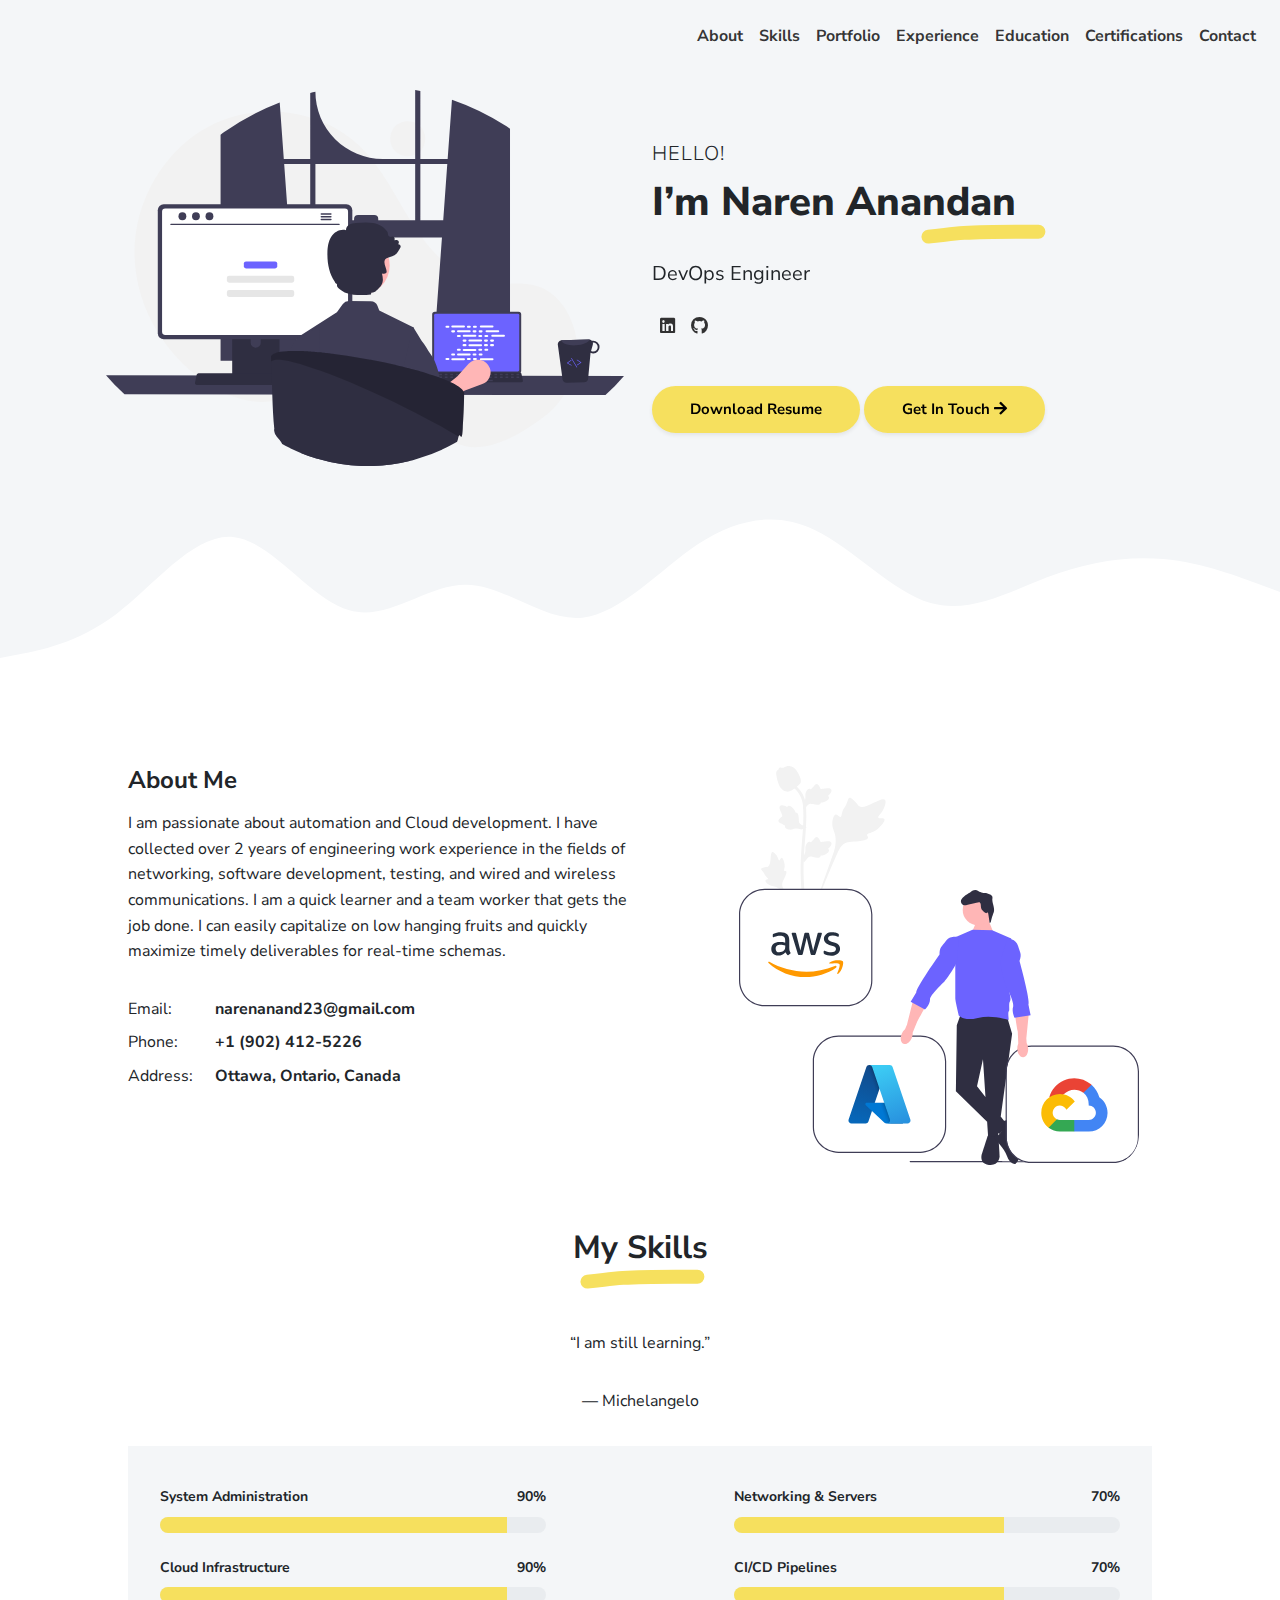
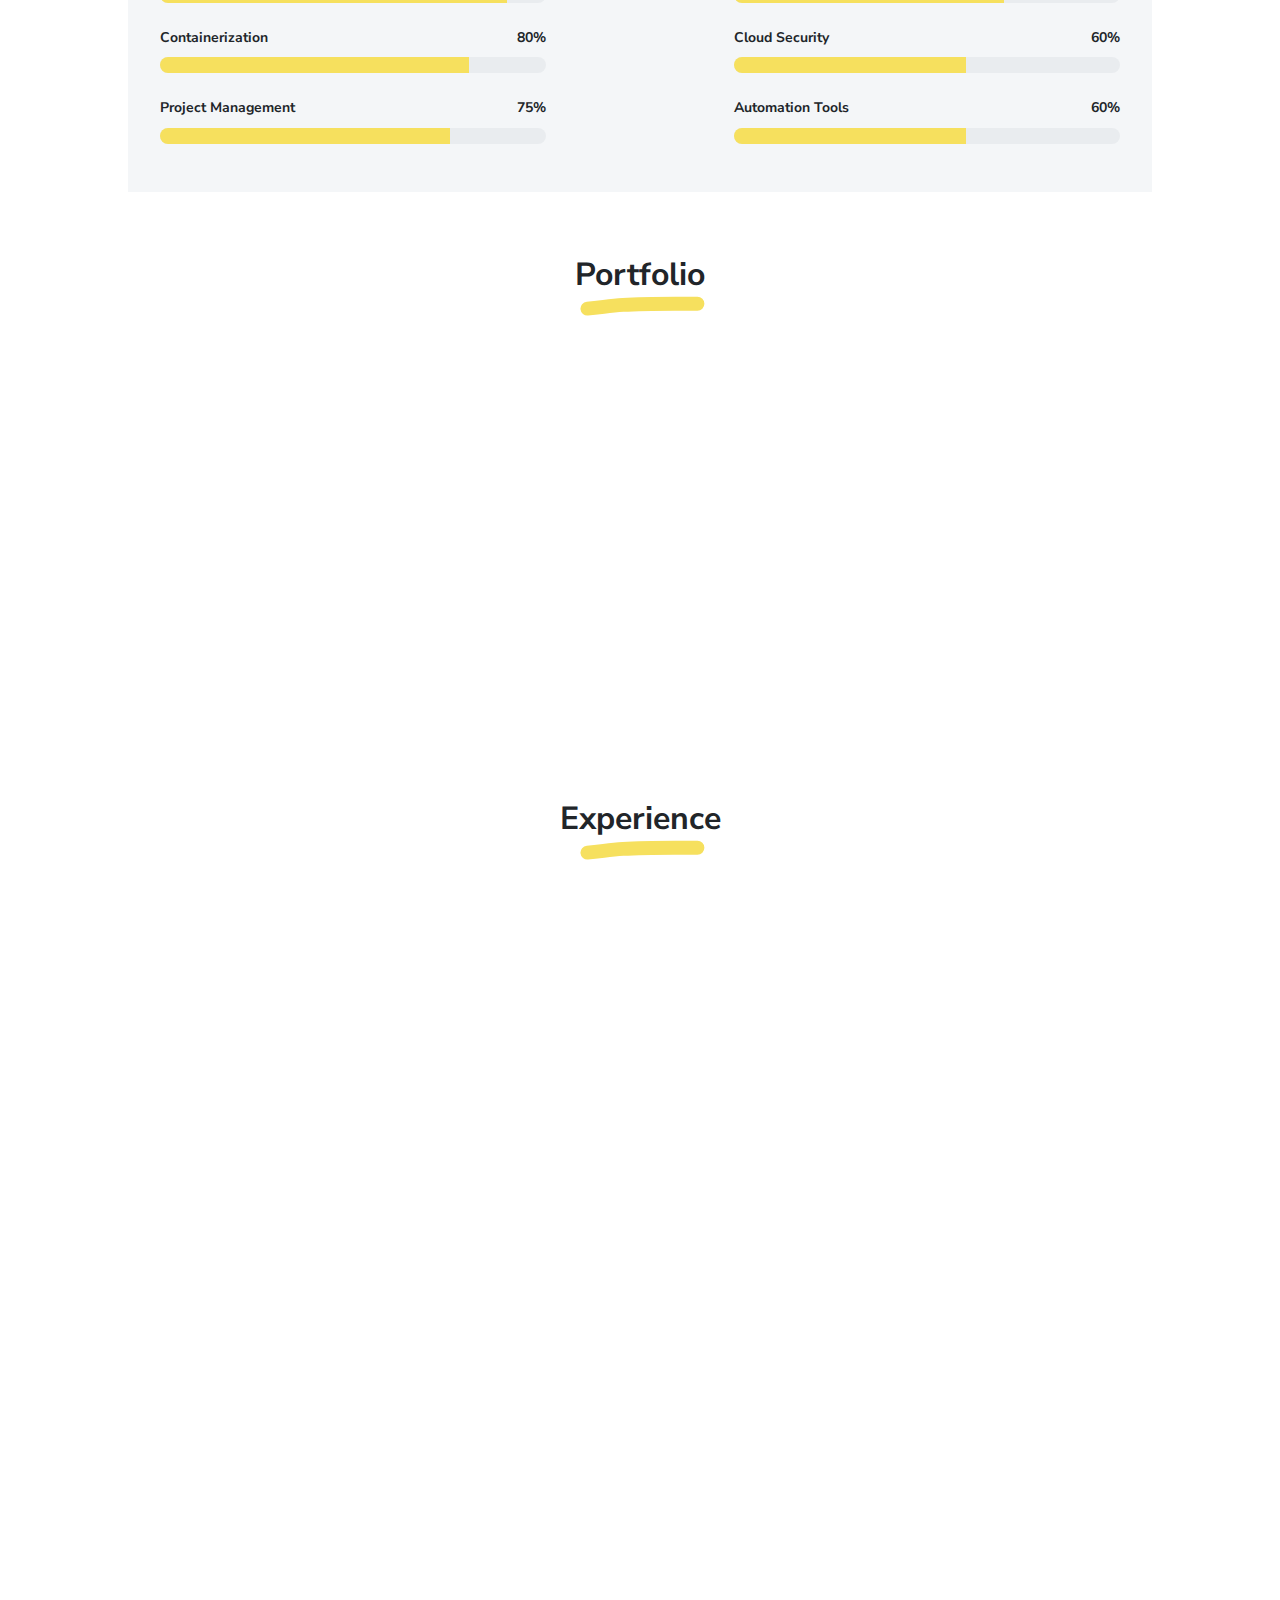
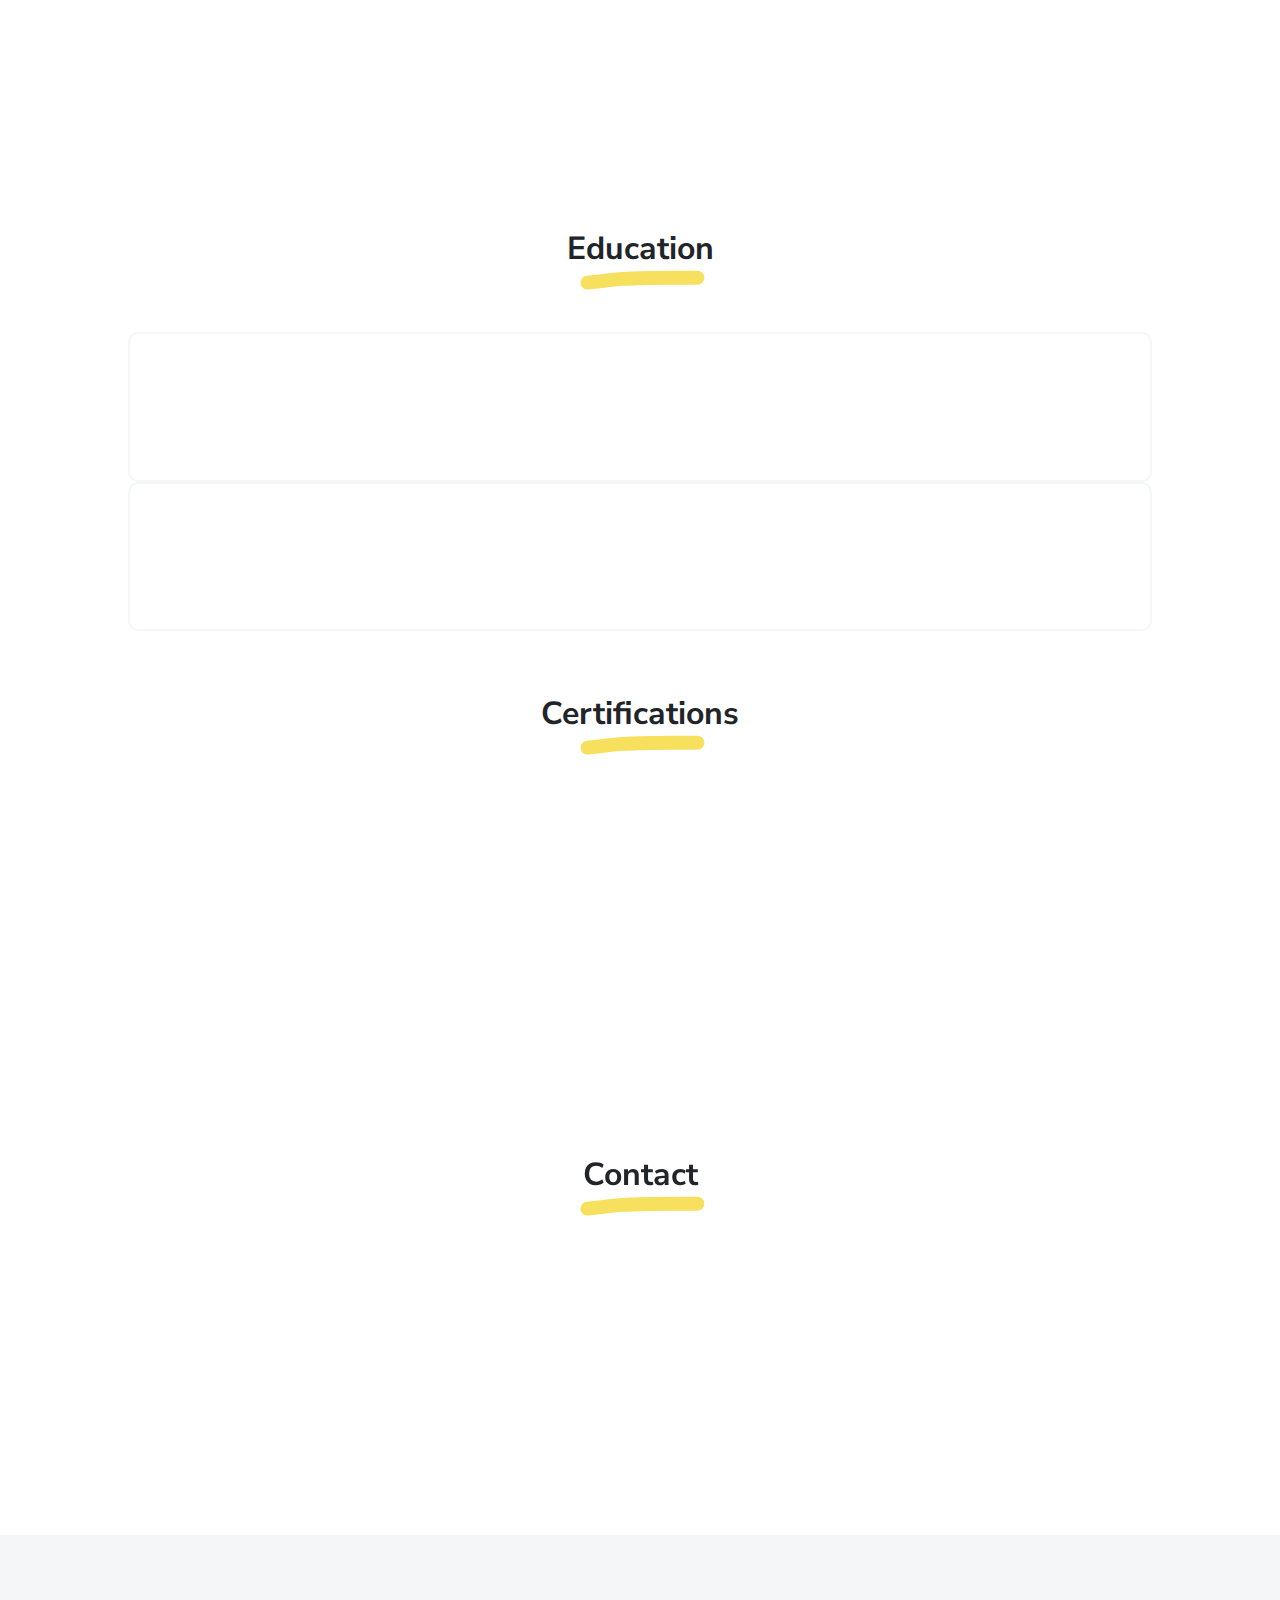
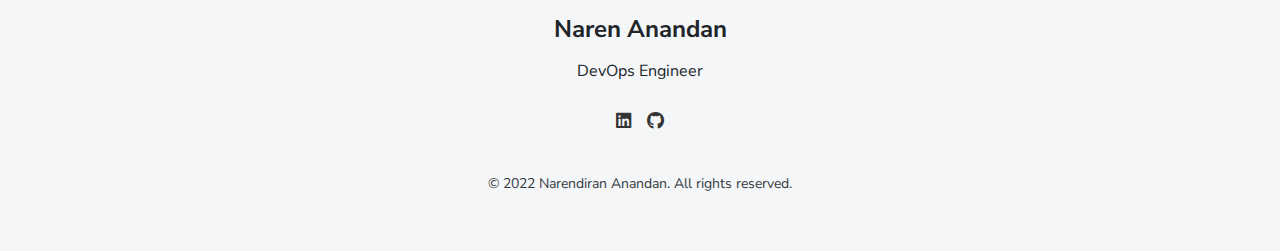
==== index.html @ 938f648c "updated pythian dates" ====
<!DOCTYPE html>

<html lang="en-US">
  <head>
    <meta charset="UTF-8">
    <meta name="viewport" content="width=device-width, initial-scale=1">
    <title>Naren Anandan Resume</title>
    <link rel="preconnect" href="https://fonts.gstatic.com" crossorigin="crossorigin"/>
    <link rel="preload" as="style" href="https://fonts.googleapis.com/css2?family=Nunito+Sans:wght@300;400;700;800&amp;display=swap"/>
    <link rel="stylesheet" href="https://fonts.googleapis.com/css2?family=Nunito+Sans:wght@300;400;700;800&amp;display=swap" media="print" onload="this.media='all'"/>
    <noscript>
      <link rel="stylesheet" href="https://fonts.googleapis.com/css2?family=Nunito+Sans:wght@300;400;700;800&amp;display=swap"/>
    </noscript>
    <link href="./css/font-awesome/css/all.min.css?ver=1.2.0" rel="stylesheet">
    <link href="./css/bootstrap-icons/bootstrap-icons.css?ver=1.2.0" rel="stylesheet">
    <link href="./css/bootstrap.min.css?ver=1.2.0" rel="stylesheet">
    <link href="./css/aos.css?ver=1.2.0" rel="stylesheet">
    <link href="./css/main.css?ver=1.2.0" rel="stylesheet">
    <noscript>
      <style type="text/css">
        [data-aos] {
            opacity: 1 !important;
            transform: translate(0) scale(1) !important;
        }
      </style>
    </noscript>
  </head>
  <body id="top">
    <header class="bg-light">
      <nav class="navbar navbar-expand-lg navbar-light bg-light" id="header-nav" role="navigation">
          <button class="navbar-toggler" type="button" data-bs-toggle="collapse" data-bs-target="#navbarSupportedContent" aria-controls="navbarSupportedContent" aria-expanded="false" aria-label="Toggle navigation"><span class="navbar-toggler-icon"></span></button>
          <div class="collapse navbar-collapse" id="navbarSupportedContent">
            <ul class="navbar-nav ms-auto me-2">
              <li class="nav-item"><a class="nav-link" href="#about">About</a></li>
              <li class="nav-item"><a class="nav-link" href="#skills">Skills</a></li>
              <li class="nav-item"><a class="nav-link" href="#portfolio">Portfolio</a></li>
              <li class="nav-item"><a class="nav-link" href="#experience">Experience</a></li>
              <li class="nav-item"><a class="nav-link" href="#education">Education</a></li>
              <li class="nav-item"><a class="nav-link" href="#certifications">Certifications</a></li>
              <li class="nav-item"><a class="nav-link" href="#contact">Contact</a></li>
            </ul>
          </div>
        </div>
      </nav>
    </header>
    <div class="page-content">
      <div id="content">
<header>
  <div class="cover bg-light">
    <div class="container px-3">
      <div class="row">
        <div class="col-lg-6 p-2"><img class="img-fluid" src="images/illustrations/developer.svg" alt="hello"/></div>
        <div class="col-lg-6">
          <div class="mt-5">
            <p class="lead text-uppercase mb-1">Hello!</p>
            <h1 class="intro-title marker" data-aos="fade-left" data-aos-delay="50">I’m Naren Anandan</h1>
            <p class="lead fw-normal mt-3" data-aos="fade-up" data-aos-delay="100">DevOps Engineer</p>   
            <div class="social-nav" data-aos="fade-up" data-aos-delay="200">
              <nav role="navigation">
                <ul class="nav justify-content-left">
                  <li class="nav-item"><a class="nav-link" href="https://www.linkedin.com/in/narenanandan/" title="LinkedIn"><i class="fab fa-linkedin"></i><span class="menu-title sr-only">LinkedIn</span></a></li>
                  <li class="nav-item"><a class="nav-link" href="https://github.com/Naren-Anandan" title="GitHub"><i class="fab fa-github"></i><span class="menu-title sr-only">GitHub</span></a></li>
                
                </ul>
              </nav>
            </div>
            <div class="mt-3" data-aos="fade-up" data-aos-delay="200"> <a class="btn btn-primary shadow-sm mt-1 hover-effect" href="https://drive.google.com/file/d/1bOc5aX9YUmP-nzb7GOAd14GZmZGfTcYK/view?usp=sharing">Download Resume</a> <a class="btn btn-primary shadow-sm mt-1 hover-effect" href="#contact">Get In Touch <i class="fas fa-arrow-right"></i></a></div>
          </div>
        </div>
      </div>
    </div>
  </div>
  <div class="wave-bg"></div>
</header>
<div class="section pt-4 px-3 px-lg-4" id="about">
  <div class="container-narrow">
    <div class="row">
      <div class="col-md-6">
        <h2 class="h4 my-2">About Me</h2>
        <p>I am passionate about automation and Cloud development. I have collected over 2 years of engineering work experience in the fields of networking, software development, testing, and wired and wireless communications. I am a quick learner and a team worker that gets the job done. I can easily capitalize on low hanging fruits and quickly maximize timely deliverables for real-time schemas.</p>
        <div class="row mt-3">
          <div class="col-sm-2">
            <div class="pb-1">Email:</div>
          </div>
          <div class="col-sm-10">
            <div class="pb-1 fw-bolder">narenanand23@gmail.com</div>
          </div>
          <div class="col-sm-2">
            <div class="pb-1">Phone:</div>
          </div>
          <div class="col-sm-10">
            <div class="pb-1 fw-bolder">+1 (902) 412-5226</div>
          </div>
          <div class="col-sm-2">
            <div class="pb-1">Address:</div>
          </div>
          <div class="col-sm-10">
            <div class="pb-1 fw-bolder">Ottawa, Ontario, Canada</div>
          </div>
        </div>
      </div>
      <div class="col-md-5 offset-md-1" data-aos="fade-left" data-aos-delay="100"><img class="avatar img-fluid mt-2" src="images/illustrations/cloud.svg" width="400" height="400" alt="Walter Patterson"/></div>
    </div>
  </div>
</div>
<div class="section px-3 px-lg-4 pt-5" id="skills">
  <div class="container-narrow">
    <div class="text-center mb-5">
      <h2 class="marker marker-center">My Skills</h2>
    </div>
    <div class="text-center">
      <p class="mx-auto mb-3" style="max-width:600px">“I am still learning.”</p>
        <p class="mx-auto mb-3" style="max-width:600px">— Michelangelo</p>
    </div>
    <div class="bg-light p-3">
      <div class="row">
        <div class="col-md-5">
          <div class="py-1">
            <div class="d-flex text-small fw-bolder"><span class="me-auto">System Administration</span><span>90%</span></div>
            <div class="progress my-1">
              <div class="progress-bar bg-primary" role="progressbar" data-aos="zoom-in-right" data-aos-delay="100" data-aos-anchor=".skills-section" style="width: 90%" aria-valuenow="90" aria-valuemin="0" aria-valuemax="100"></div>
            </div>
          </div>
          <div class="py-1">
            <div class="d-flex text-small fw-bolder"><span class="me-auto">Cloud Infrastructure</span><span>90%</span></div>
            <div class="progress my-1">
              <div class="progress-bar bg-primary" role="progressbar" data-aos="zoom-in-right" data-aos-delay="200" data-aos-anchor=".skills-section" style="width: 90%" aria-valuenow="90" aria-valuemin="0" aria-valuemax="100"></div>
            </div>
          </div>
          <div class="py-1">
            <div class="d-flex text-small fw-bolder"><span class="me-auto">Containerization</span><span>80%</span></div>
            <div class="progress my-1">
              <div class="progress-bar bg-primary" role="progressbar" data-aos="zoom-in-right" data-aos-delay="300" data-aos-anchor=".skills-section" style="width: 80%" aria-valuenow="80" aria-valuemin="0" aria-valuemax="100"></div>
            </div>
          </div>
          <div class="py-1">
            <div class="d-flex text-small fw-bolder"><span class="me-auto">Project Management</span><span>75%</span></div>
            <div class="progress my-1">
              <div class="progress-bar bg-primary" role="progressbar" data-aos="zoom-in-right" data-aos-delay="300" data-aos-anchor=".skills-section" style="width: 75%" aria-valuenow="75" aria-valuemin="0" aria-valuemax="100"></div>
            </div>
          </div>
        </div>
        <div class="col-md-5 offset-md-2">
          <div class="py-1">
            <div class="d-flex text-small fw-bolder"><span class="me-auto">Networking & Servers</span><span>70%</span></div>
            <div class="progress my-1">
              <div class="progress-bar bg-primary" role="progressbar" data-aos="zoom-in-right" data-aos-delay="400" data-aos-anchor=".skills-section" style="width: 70%" aria-valuenow="70" aria-valuemin="0" aria-valuemax="100"></div>
            </div>
          </div>
          <div class="py-1">
            <div class="d-flex text-small fw-bolder"><span class="me-auto">CI/CD Pipelines</span><span>70%</span></div>
            <div class="progress my-1">
              <div class="progress-bar bg-primary" role="progressbar" data-aos="zoom-in-right" data-aos-delay="500" data-aos-anchor=".skills-section" style="width: 70%" aria-valuenow="70" aria-valuemin="0" aria-valuemax="100"></div>
            </div>
          </div>
          <div class="py-1">
            <div class="d-flex text-small fw-bolder"><span class="me-auto">Cloud Security</span><span>60%</span></div>
            <div class="progress my-1">
              <div class="progress-bar bg-primary" role="progressbar" data-aos="zoom-in-right" data-aos-delay="600" data-aos-anchor=".skills-section" style="width: 60%" aria-valuenow="60" aria-valuemin="0" aria-valuemax="100"></div>
            </div>
          </div>
          <div class="py-1">
            <div class="d-flex text-small fw-bolder"><span class="me-auto">Automation Tools</span><span>60%</span></div>
            <div class="progress my-1">
              <div class="progress-bar bg-primary" role="progressbar" data-aos="zoom-in-right" data-aos-delay="600" data-aos-anchor=".skills-section" style="width: 60%" aria-valuenow="60" aria-valuemin="0" aria-valuemax="100"></div>
            </div>
          </div>
        </div>
      </div>
    </div>
  </div>
</div>
<div class="section px-2 px-lg-4 pt-5" id="portfolio">
  <div class="container">
    <div class="text-center mb-5">
      <h2 class="marker marker-center">Portfolio </h2>
    </div>
    <div class="text-center" data-aos="zoom-in-up" data-aos-delay="100">
      
      <div class="text-center"><a href="https://github.com/Naren-Anandan/Resume">
          <figure class="portfolio-item"><img src="images/portfolio/2-small.png" data-bp="images/portfolio/2.jpg"/>
            <figcaption> 
              <h4 class="h5 mb-0">Resume Website</h4>
              <div>GitHub.com</div>
            </figcaption>
          </figure></a></div>
    </div>
  </div>
</div>
<div class="section px-3 px-lg-4 pt-5" id="experience">
  <div class="container-narrow">
    <div class="text-center mb-5">
      <h2 class="marker marker-center">Experience</h2>
    </div>
    <div class="row">
      <div class="col-md-6">
        <div class="card mb-3" data-aos="fade-right" data-aos-delay="100">
          <div class="card-header px-3 py-2">
            <div class="d-flex justify-content-between">
              <div>
                <h3 class="h5 mb-1">DevOps Specialist</h3>
                <div class="text-muted text-small">Pythian Inc. <small>(May 2022-Feb 2023)</small></div>
              </div><img src="images/Devops.svg" width="48" height="48" alt="Devops"/>
            </div>
          </div>
          <div class="card-body px-3 py-2">
            <p> Skilled professional with experience in CI/CD process, Strong background in Linux/Unix Administration, Build and Release Management and Cloud Implementation all within that suites the needs of an environment under DevOps Culture.</p>
            <p>Experienced in working within and across Agile teams to design, develop, test, implement, and support technical solutions across a full-stack of development tools and technologies.</p>
          </div>
        </div>
      </div>
      <div class="col-md-6">
        <div class="card mb-3" data-aos="fade-left" data-aos-delay="300">
          <div class="card-header px-3 py-2">
            <div class="d-flex justify-content-between">
              <div>
                <h3 class="h5 mb-1">NOC Engineer</h3>
                <div class="text-muted text-small">Eastlink <small>(Oct 2021-Apr 2022)</small></div>
              </div><img src="images/NOC.svg" width="48" height="48" alt="NOC Engineer"/>
            </div>
          </div>
          <div class="card-body px-3 py-2">
            <p>Provided alert response as well as email and telephone technical support for monitoring and 
              managed services customers, maintained first response SLA rate of 95% or higher.</p>
            
              <p>Provided system and network troubleshooting and management, resolving 85% of issues internally, 
                and continually remained in the top 10% ticket, alarm, and outage resolution duties. </p>
          </div>
        </div>
      </div>
      <div class="col-md-6">
        <div class="card mb-3" data-aos="fade-right" data-aos-delay="200">
          <div class="card-header px-3 py-2">
            <div class="d-flex justify-content-between">
              <div>
                <h3 class="h5 mb-1">Graduate Teaching Assistant</h3>
                <div class="text-muted text-small">Dalhousie University<small>(Jan 2019-Apr 2021)</small></div>
              </div><img src="images/teaching.svg" width="48" height="48" alt="Teaching"/>
            </div>
          </div>
          <div class="card-body px-3 py-2">
            <p>Assisted instructor of record transitioning from in-person to online teaching/learning due to the 
              COVID-19 pandemic, which included redesigning class assignments and grading for 249 students.</p>
            <p>Held weekly office hours to assist students with lab activities on circuit design and hardware/software code design, homework and further explaining concepts and 
              maintained a professional relationship with over 70 students enrolled in the course, leading to a pass 
              percentage of 100 %.</p>
          </div>
        </div>
      </div>
      <div class="col-md-6">
        <div class="card mb-3" data-aos="fade-left" data-aos-delay="400">
          <div class="card-header px-3 py-2">
            <div class="d-flex justify-content-between">
              <div>
                <h3 class="h5 mb-1">Assistant Project Coordinator</h3>
                <div class="text-muted text-small">NASSCOM <small>(Nov 2017-Jun 2018)</small></div>
              </div><img src="images/project.svg" width="48" height="48" alt="Project"/>
            </div>
          </div>
          <div class="card-body px-3 py-2">
            <p>Spearheaded the $ 30,000 USD project initiative in collaboration with the senior project manager and stakeholders to define project goals and establish a timeline and plan to achieve them.</p>
            <p>Coordinated complex contract administration, including defining project milestones and developing a budget to ensure successful project execution according to established objectives, timelines, and costs.</p>
          </div>
        </div>
      </div>
    </div>
  </div>
</div>
<div class="section px-3 px-lg-4 pt-5" id="education">
  <div class="container-narrow">
    <div class="text-center mb-5">
      <h2 class="marker marker-center">Education</h2>
    </div>
    <div class="card">
      <div class="row">
        <div class="col-md-3 bg-primary" data-aos="fade-right" data-aos-offset="50" data-aos-duration="500">
          <div class="card-body cc-education-header">
            <p>2018 - 2021</p>
            <div class="h5">Master's Degree</div>
          </div>
        </div>
        <div class="col-md-9" data-aos="fade-left" data-aos-offset="50" data-aos-duration="500">
          <div class="card-body">
            <div class="h5">Master of Electrical and Computer Engineering</div>
            <p class="category">Dalhousie University, Canada</p>
            
            </div>
        </div>
      </div>
    </div>
    <div class="card"> 
      <div class="row">
        <div class="col-md-3 bg-primary" data-aos="fade-right" data-aos-offset="50" data-aos-duration="500">
          <div class="card-body cc-education-header">
            <p>2014 - 2018</p>
            <div class="h5">Bachelor's Degree</div>
          </div>
        </div>
        <div class="col-md-9" data-aos="fade-left" data-aos-offset="50" data-aos-duration="500">
          <div class="card-body">
            <div class="h5">Bachelor of Electronics and Electrical Engineering</div>
            <p class="category">Anna University, India</p>
            </div>
        </div>
      </div>
    </div>
  </div>
</div>
<div class="section px-3 px-lg-4 pt-5" id="certifications">
  <div class="container-narrow">
    <div class="text-center mb-5">
      <h2 class="marker marker-center">Certifications</h2>
    </div>
    
    <div class="row py-3">
      <div class="col-md-3 text-center" data-aos="fade-up" data-aos-delay="100"><img class="mb-2" src="images/ACE.png" width="150" height="150" alt="Google ACE"/>
        <div class="h5"><a href="https://www.credential.net/62c5c135-c902-4a7b-b67d-2bbe33f1087f">Google Associate Cloud Engineer</a></div>
      </div>
      <div class="col-md-3 text-center" data-aos="fade-up" data-aos-delay="200"><img class="mb-2" src="images/azure_dev.png" width="150" height="150" alt="Azure Developer"/>
        <div class="h5"><a href="https://www.credly.com/badges/1e8ae7ff-a354-485c-bfab-519ca6cac9ef/public_url">Azure Developer</a></div>
      </div>
      <div class="col-md-3 text-center" data-aos="fade-up" data-aos-delay="300"><img class="mb-2" src="images/terraform.png" width="150" height="150" alt="Terraform"/>
        <div class="h5"><a href="https://www.credly.com/badges/e98d85c7-7686-47a9-8572-f157384cbec3">Terraform Associate</a></div>
      </div>
      <div class="col-md-3 text-center" data-aos="fade-up" data-aos-delay="400"><img class="mb-2" src="images/gcp-devops.png" width="150" height="150" alt="Devops Engineer"/>
        <div class="h5"> <a href="https://www.credential.net/aa4c32b8-f2f7-4843-8d1a-b6fab153992d">Google Professional DevOps Engineer</a> </div>
      </div>
    </div>
  </div>
</div>
<div class="section px-2 px-lg-4 pb-4 pt-5 mb-5" id="contact">
  <div class="container-narrow">
    <div class="text-center mb-5">
      <h2 class="marker marker-center">Contact</h2>
        </div>
      </div>
      <div class="text-center" data-aos="fade-left" data-aos-delay="300">
          <div class="h5">Let’s talk !</div>
          <p >Get in touch using my email or my contact number.</p>
          
          <p>Email : <strong>narenanand23@gmail.com</strong></p>
          <p>Phone : <strong>+1(902) 412-5226</strong></p>
        </div>
       
          </div>
        </div>
      </div>
    </div>
<footer class="pt-4 pb-4 text-center bg-light">
  <div class="container">
    <div class="my-3">
      <div class="h4">Naren Anandan</div>
      <p>DevOps Engineer</p>
      <div class="social-nav">
        <nav role="navigation">
          <ul class="nav justify-content-center">
            <li class="nav-item"><a class="nav-link" href="https://www.linkedin.com/in/narenanandan/" title="LinkedIn"><i class="fab fa-linkedin"></i><span class="menu-title sr-only">LinkedIn</span></a></li>
            <li class="nav-item"><a class="nav-link" href="https://github.com/Naren-Anandan" title="GitHub"><i class="fab fa-github"></i><span class="menu-title sr-only">GitHub</span></a></li>
          </ul>
        </nav>
      </div>
    </div>
    <div class="text-small text-secondary">
      <div class="mb-1">&copy; 2022 Narendiran Anandan. All rights reserved.</div>
  </div>
</footer></div>
    </div>
    <div id="scrolltop"><a class="btn btn-secondary" href="#top"><span class="icon"><i class="fas fa-angle-up fa-x"></i></span></a></div>
    <script src="./scripts/imagesloaded.pkgd.min.js?ver=1.2.0"></script>
    <script src="./scripts/masonry.pkgd.min.js?ver=1.2.0"></script>
    <script src="./scripts/BigPicture.min.js?ver=1.2.0"></script>
    <script src="./scripts/purecounter.min.js?ver=1.2.0"></script>
    <script src="./scripts/bootstrap.bundle.min.js?ver=1.2.0"></script>
    <script src="./scripts/aos.min.js?ver=1.2.0"></script>
    <script src="./scripts/main.js?ver=1.2.0"></script>
  </body>
</html>
---- css/main.css ----
html, body {
  overflow-x: hidden;
}

/**
 * Enable smooth scrolling on the whole document
 */
html {
  scroll-behavior: smooth;
}

/**
 * Disable smooth scrolling when users have prefers-reduced-motion enabled
 */
@media screen and (prefers-reduced-motion: reduce) {
  html {
    scroll-behavior: auto;
  }
}

/**
 * Add .section to every anchored element for scroll margin
 */
.section {
  scroll-margin-top: 2rem;
}

/* Header */
.site-title {
  font-size: 1.5rem;
  font-weight: 700;
  line-height: 3rem;
  text-decoration: none;
}

@media (min-width: 48em) {
  .site-title {
    float: left;
  }
}

.nav-link {
  font-weight: 700;
  color: rgba(0, 0, 0, 0.8) !important;
}

.social-nav .nav-link {
  padding: 0 0.5rem;
  font-size: 1.1rem;
  line-height: 2.5rem;
}

.nav-link:hover,
.nav-link:focus,
.active .nav-link {
  color: rgba(0, 0, 0, 0.6) !important;
}

/* Hero (intro) section */
.intro-title {
  font-weight: 800;
}

@-webkit-keyframes animateWave {
  0% {
    transform: scale(1, 0);
  }
  100% {
    transform: scale(1, 1);
  }
}

@keyframes animateWave {
  0% {
    transform: scale(1, 0);
  }
  100% {
    transform: scale(1, 1);
  }
}

.wave-bg {
  display: block;
  height: 220px;
  width: 100%;
  min-width: 600px;
  transform-origin: top;
  -webkit-animation: animateWave 2000ms cubic-bezier(0.23, 1, 0.32, 1) forwards;
          animation: animateWave 2000ms cubic-bezier(0.23, 1, 0.32, 1) forwards;
  background-image: url("../images/wave-bg.svg");
  background-position: center;
  background-repeat: no-repeat;
}

img.avatar {
  border-radius: 30px;
}

/* Masonary grid for portfolio */
.grid:after {
  content: '';
  display: block;
  clear: both;
}

/* Grid Item */
.grid-sizer,
.grid-item {
  width: 100%;
}

.grid-item {
  padding-bottom: 12px;
}

@media (min-width: 48em) {
  .grid-sizer,
  .grid-item {
    width: 25%;
  }
  .grid-item {
    float: left;
    padding: 6px;
  }
}

.grid-item img {
  display: block;
  width: 100%;
  max-width: 100%;
}

/* Portfolio */
.portolio-section .container {
  padding: 0;
}

.portfolio-item {
  position: relative;
  overflow: hidden;
  text-align: center;
  margin: 0;
}

.portfolio-item figcaption {
  position: absolute;
  top: auto;
  bottom: 0;
  left: 0;
  width: 100%;
  padding: 12px;
  background: rgba(255, 255, 255, 0.75);
  transition: transform 0.35s;
  transform: translate3d(0, 100%, 0);
}

.portfolio-item figcaption h4 {
  color: #222;
  font-size: 16px;
  text-transform: uppercase;
  font-weight: 700;
  margin-bottom: 3px;
}

.portfolio-item figcaption p {
  color: #444;
  font-size: 14px;
  font-weight: 600;
  margin-bottom: 0;
}

.portfolio-item:hover figcaption {
  transform: translate3d(0, 0, 0);
}

/* Portolio Caption */
#bp_container .bp-xc {
  background: #F6E05E !important;
}

#bp_caption a {
  text-decoration: none;
}

/* Footer section */
footer a:not(.nav-link) {
  color: inherit;
  font-weight: 600;
  text-decoration: none;
  cursor: pointer;
}

/* Scroll Top */
#scrolltop {
  display: block;
  visibility: hidden;
  opacity: 0;
  transition: visibility 0s, opacity 0.5s ease-in;
  position: fixed;
  bottom: 20px;
  right: 20px;
}

#scrolltop .btn {
  padding: 3px 11px;
  border-radius: 50%;
}

/* Additional utility styles */
.container-narrow {
  max-width: 1024px;
  margin: 0 auto;
}

.text-small {
  font-size: 0.875rem;
}

.text-uppercase {
  letter-spacing: 0.05em;
}

.hover-effect {
  transition: transform .18s ease-in-out;
}

.hover-effect:hover {
  transform: translateY(-2px);
}

.marker {
  position: relative;
  display: inline;
  width: auto;
}

.marker-center {
  padding-right: 0;
}

.marker:after {
  content: "";
  width: 125px;
  height: 30px;
  position: absolute;
  bottom: -25px;
  right: -30px;
  background-image: url("../images/marker.svg");
  background-repeat: no-repeat;
}

.marker-center:after {
  bottom: -30px;
  left: 50%;
  margin-left: -60px;
}

@media (max-width: 575.98px) {
  .marker {
    padding-right: 0;
  }
  .marker:after {
    bottom: -30px;
    left: 50%;
    margin-left: -60px;
  }
}

.entry-title a {
  text-decoration: none;
}
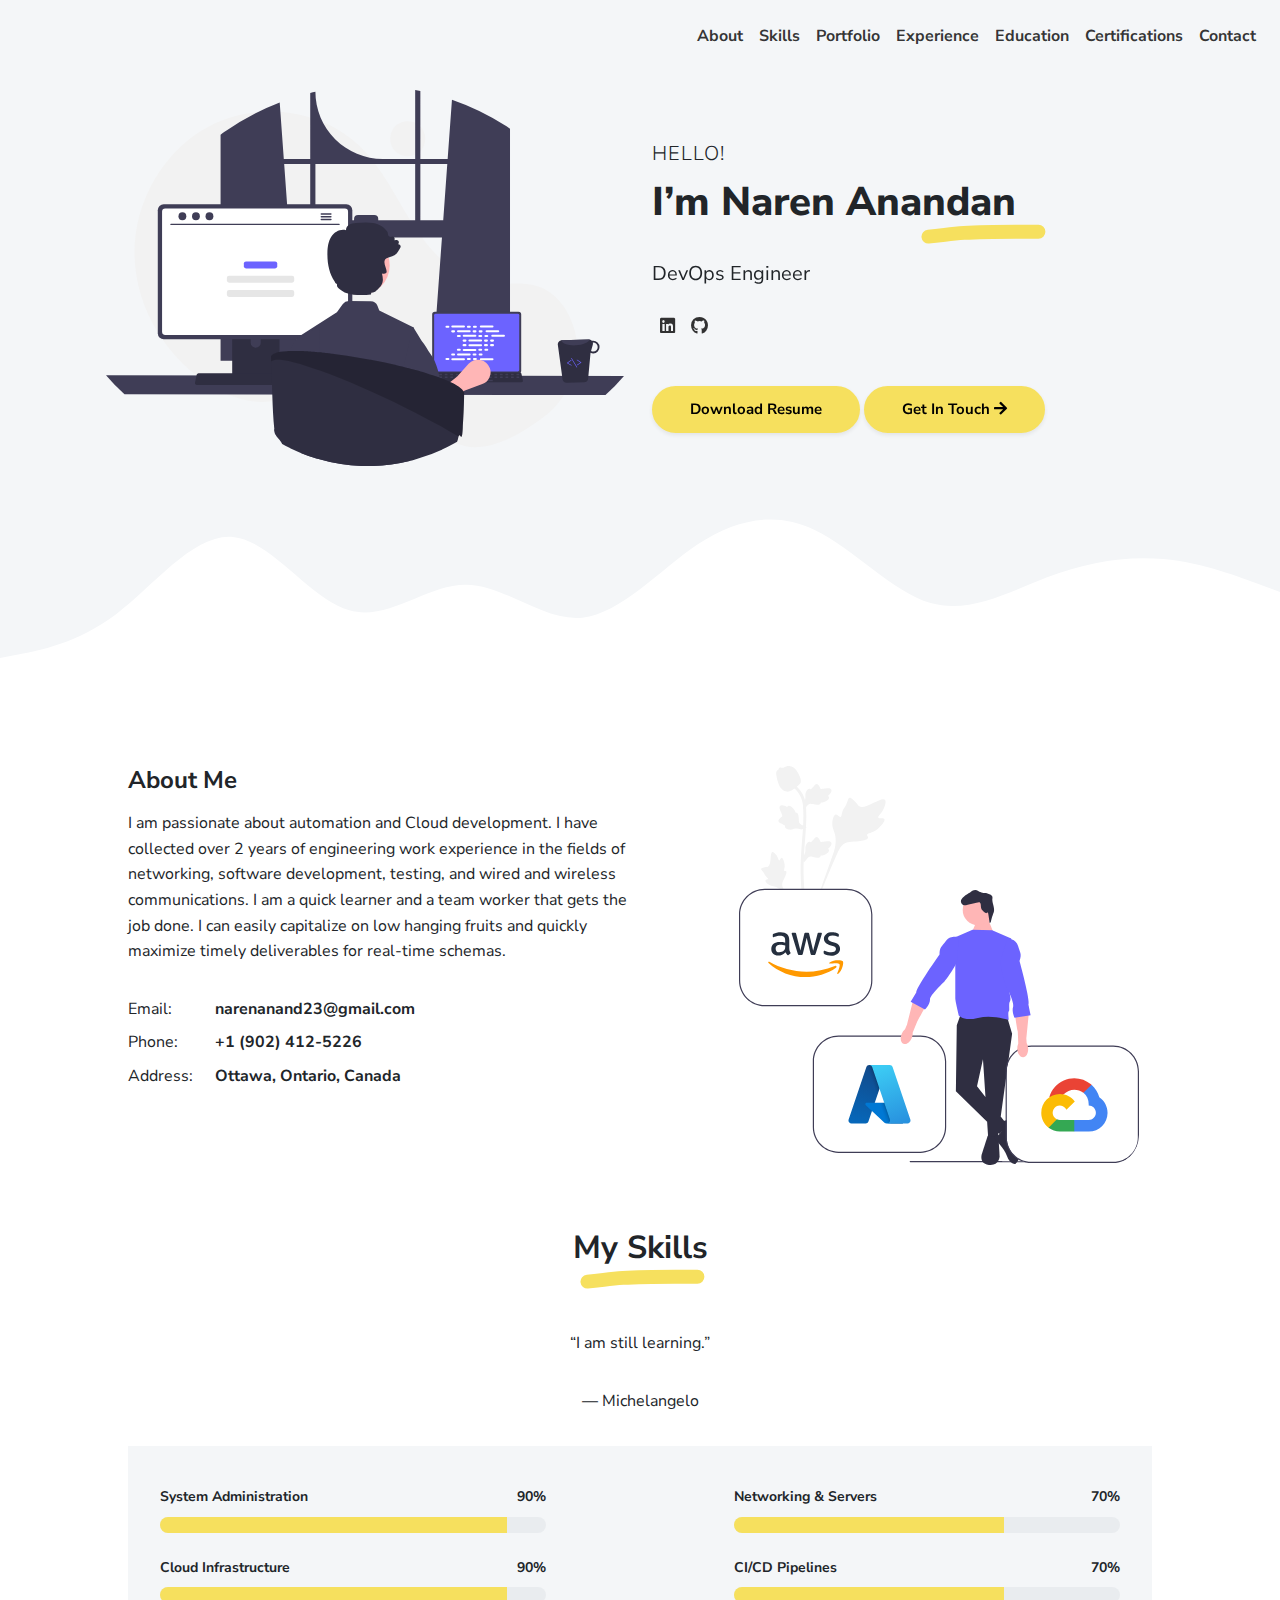
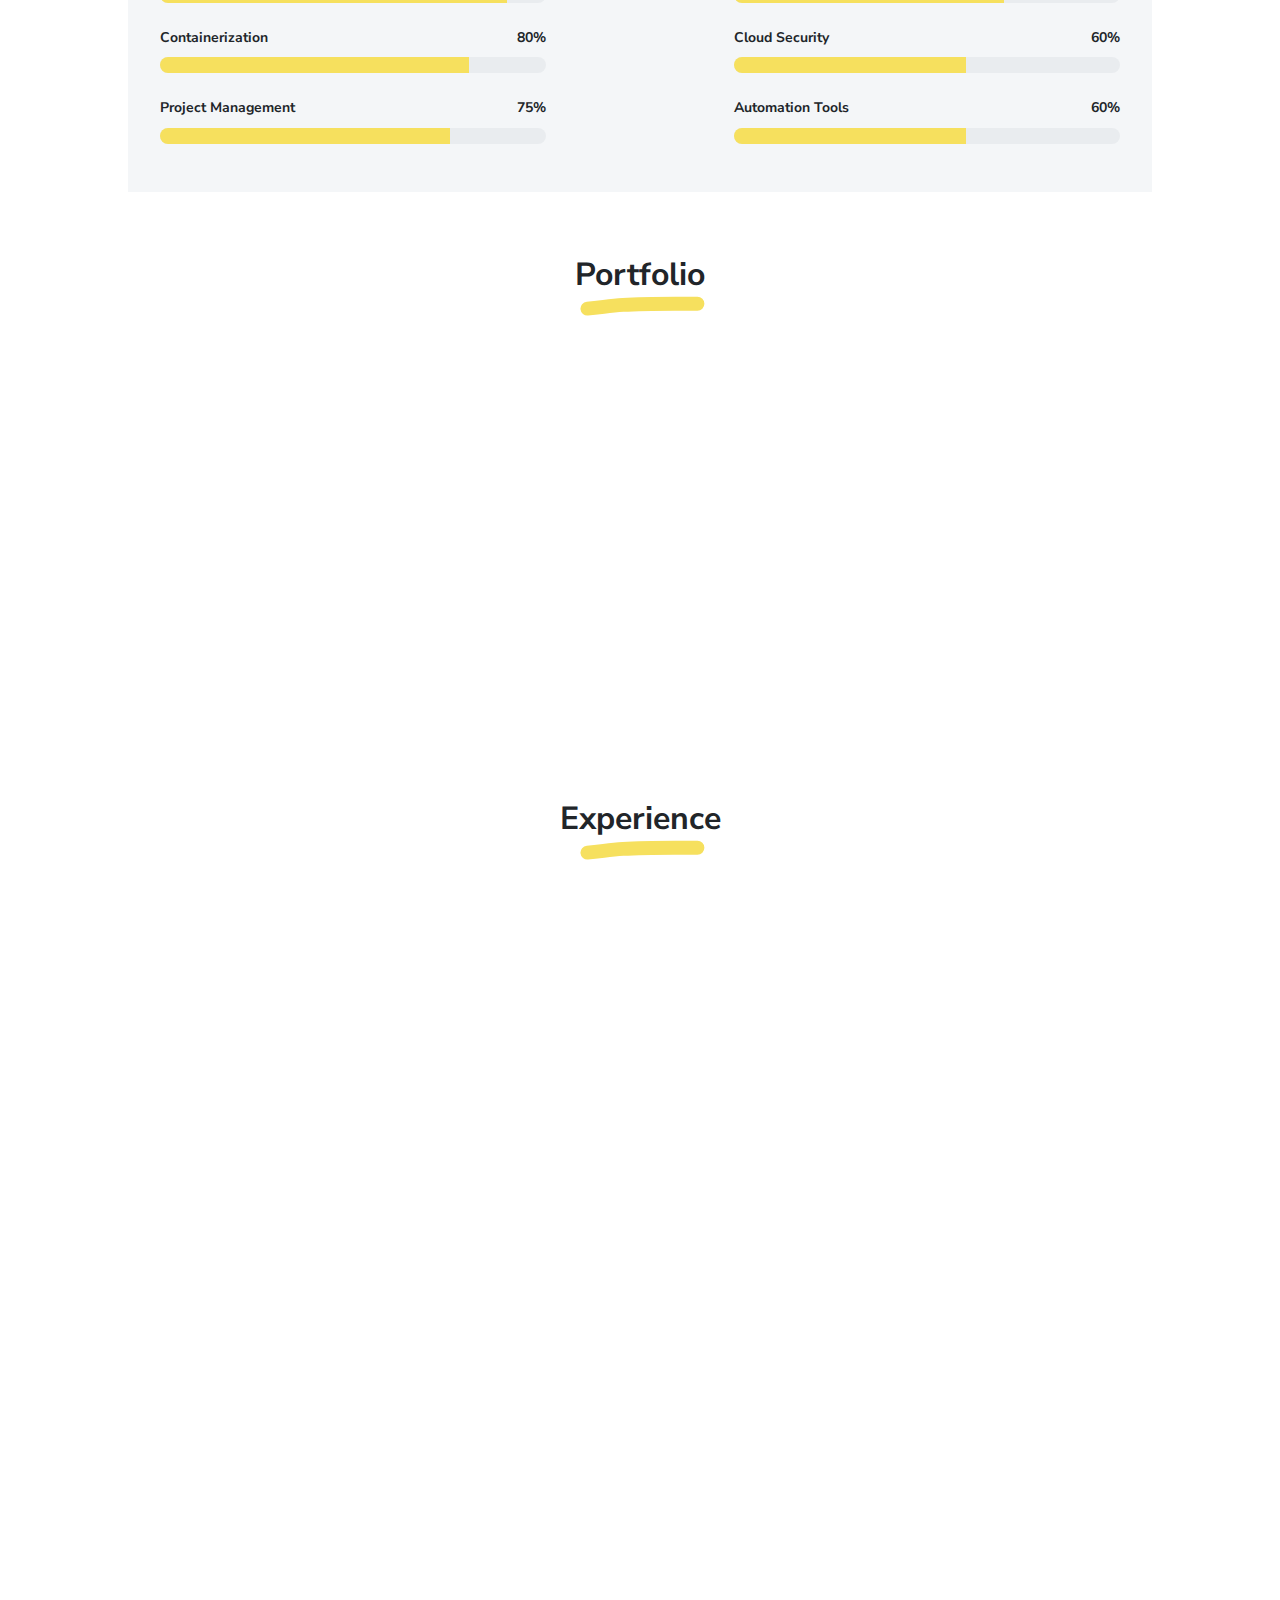
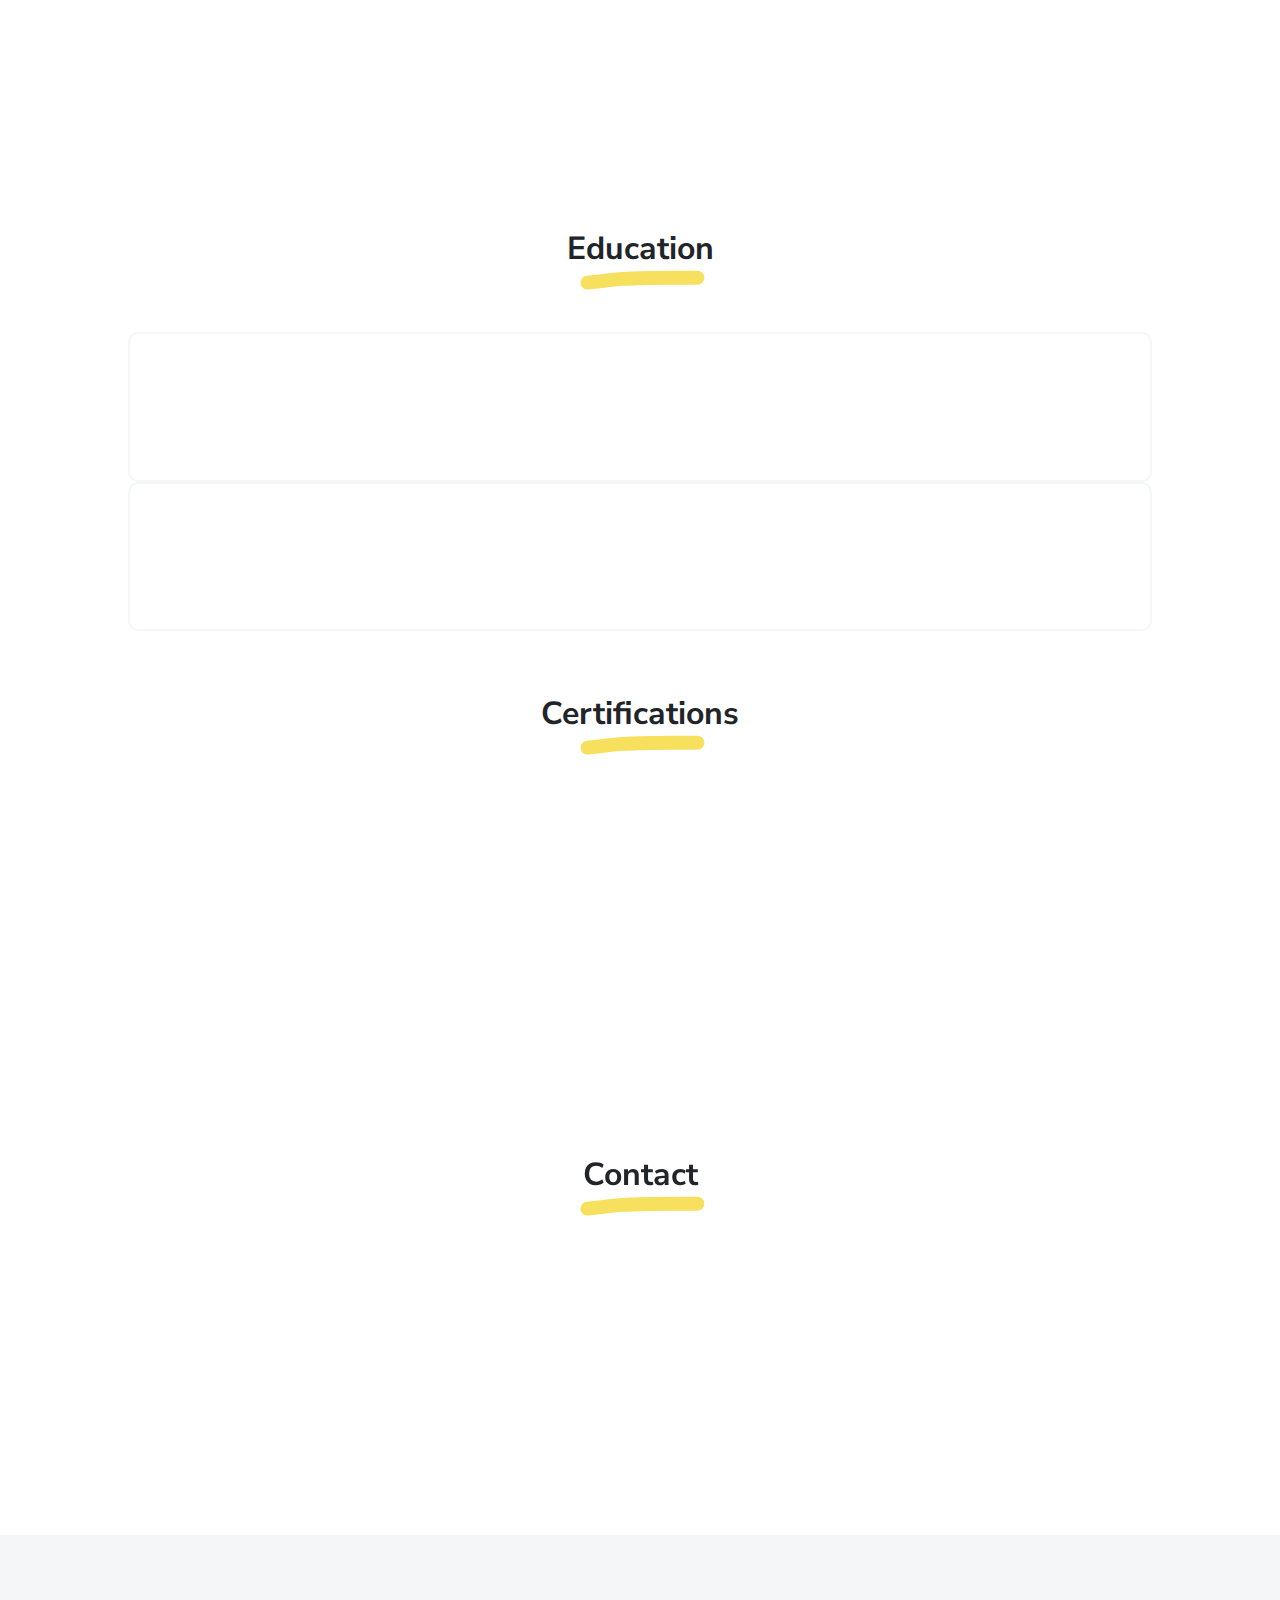
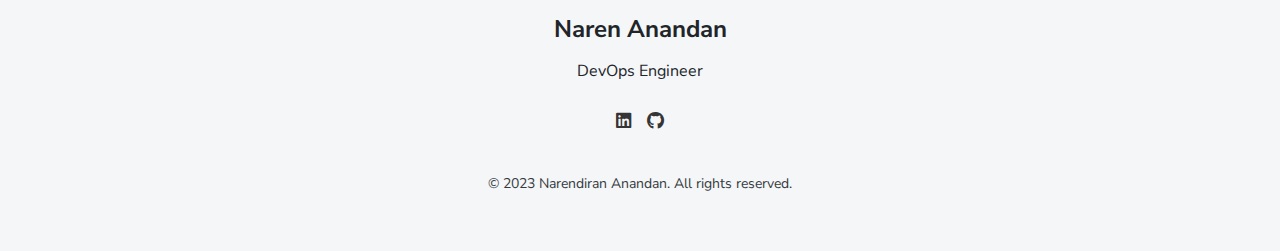
==== commit 83da0d88: "updated site info" ====
--- a/index.html
+++ b/index.html
@@ -59,12 +59,12 @@
               <nav role="navigation">
                 <ul class="nav justify-content-left">
                   <li class="nav-item"><a class="nav-link" href="https://www.linkedin.com/in/narenanandan/" title="LinkedIn"><i class="fab fa-linkedin"></i><span class="menu-title sr-only">LinkedIn</span></a></li>
-                  <li class="nav-item"><a class="nav-link" href="https://github.com/Naren-Anandan" title="GitHub"><i class="fab fa-github"></i><span class="menu-title sr-only">GitHub</span></a></li>
+                  <li class="nav-item"><a class="nav-link" href="https://github.com/NarenAnandan" title="GitHub"><i class="fab fa-github"></i><span class="menu-title sr-only">GitHub</span></a></li>
                 
                 </ul>
               </nav>
             </div>
-            <div class="mt-3" data-aos="fade-up" data-aos-delay="200"> <a class="btn btn-primary shadow-sm mt-1 hover-effect" href="https://drive.google.com/file/d/1bOc5aX9YUmP-nzb7GOAd14GZmZGfTcYK/view?usp=sharing">Download Resume</a> <a class="btn btn-primary shadow-sm mt-1 hover-effect" href="#contact">Get In Touch <i class="fas fa-arrow-right"></i></a></div>
+            <div class="mt-3" data-aos="fade-up" data-aos-delay="200"> <a class="btn btn-primary shadow-sm mt-1 hover-effect" href="https://drive.google.com/file/d/1SFw03DXoIo8GFFrYE-m3AJ22Pm81ph6V/view?usp=sharing">Download Resume</a> <a class="btn btn-primary shadow-sm mt-1 hover-effect" href="#contact">Get In Touch <i class="fas fa-arrow-right"></i></a></div>
           </div>
         </div>
       </div>
@@ -177,10 +177,10 @@
     </div>
     <div class="text-center" data-aos="zoom-in-up" data-aos-delay="100">
       
-      <div class="text-center"><a href="https://github.com/Naren-Anandan/Resume">
+      <div class="text-center"><a href="https://github.com/NarenAnandan/Portfolio">
           <figure class="portfolio-item"><img src="images/portfolio/2-small.png" data-bp="images/portfolio/2.jpg"/>
             <figcaption> 
-              <h4 class="h5 mb-0">Resume Website</h4>
+              <h4 class="h5 mb-0">Portfolio Website</h4>
               <div>GitHub.com</div>
             </figcaption>
           </figure></a></div>
@@ -361,7 +361,7 @@
       </div>
     </div>
     <div class="text-small text-secondary">
-      <div class="mb-1">&copy; 2022 Narendiran Anandan. All rights reserved.</div>
+      <div class="mb-1">&copy; 2023 Narendiran Anandan. All rights reserved.</div>
   </div>
 </footer></div>
     </div>
